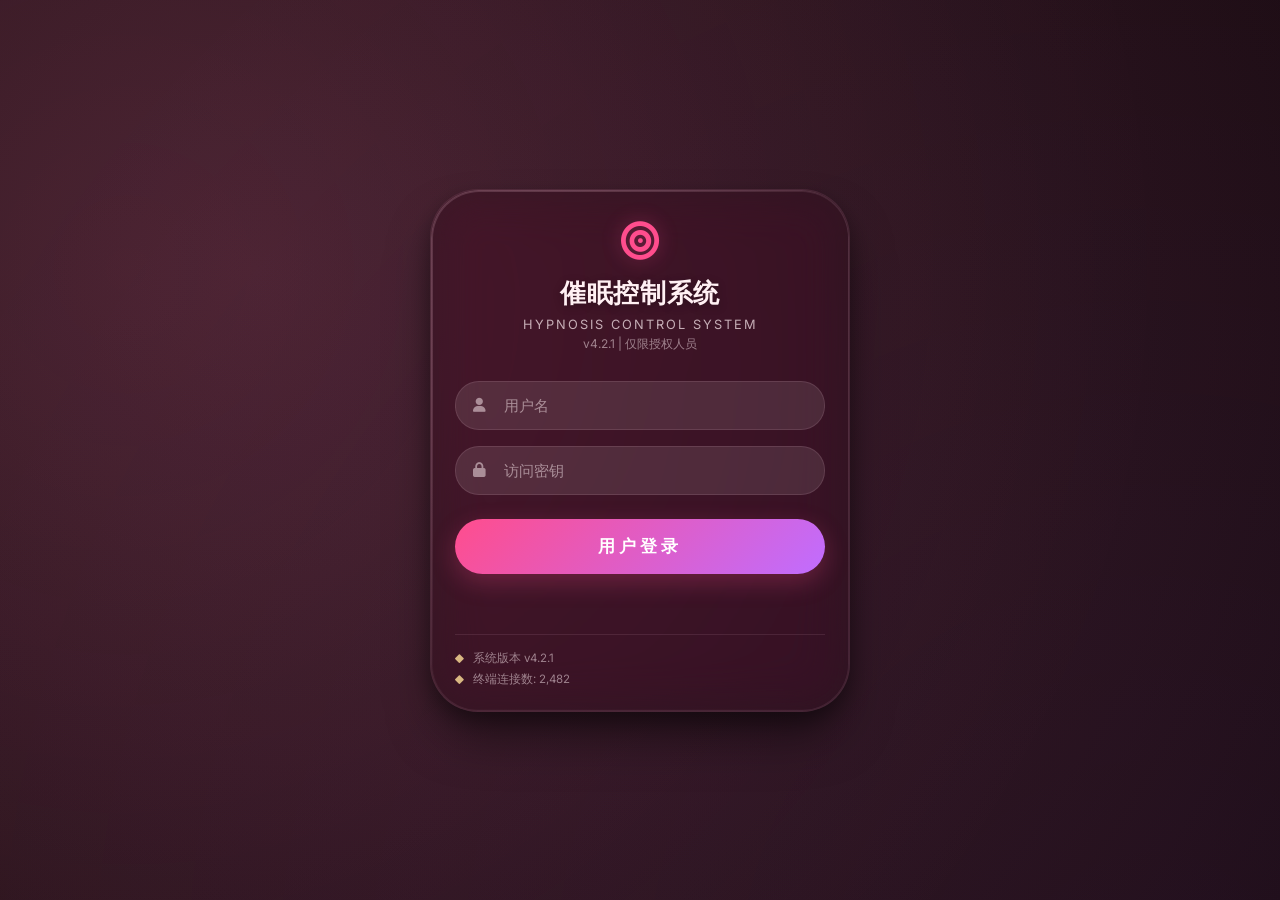
==== index.html @ dec5ac25 "1" ====
<!DOCTYPE html>
<html lang="zh">

<head>
  <meta charset="UTF-8">
  <meta name="viewport"
    content="width=device-width, initial-scale=1.0, maximum-scale=1.0, user-scalable=no, viewport-fit=cover">
  <title>催眠控制系统 · HYPNOSIS CONTROL</title>
  <link rel="icon" href="assets/favicon.svg" type="image/svg+xml">

  <!-- Fonts & Icons -->
  <link rel="preconnect" href="https://fonts.googleapis.com">
  <link rel="preconnect" href="https://fonts.gstatic.com" crossorigin>
  <link href="https://fonts.googleapis.com/css2?family=Inter:wght@300;400;500;600;700&display=swap" rel="stylesheet">
  <link rel="stylesheet" href="https://cdnjs.cloudflare.com/ajax/libs/font-awesome/6.5.1/css/all.min.css">

  <!-- Stylesheets -->
  <link rel="stylesheet" href="css/variables.css">
  <link rel="stylesheet" href="css/base.css">
  <link rel="stylesheet" href="css/login.css">
  <link rel="stylesheet" href="css/dashboard.css">
  <link rel="stylesheet" href="css/animation.css">
  <link rel="stylesheet" href="css/responsive.css">
</head>

<body data-active-page="login">

  <!-- ==================== Page 1: Login ==================== -->
  <section id="page-login" class="page-section">
    <div class="login-card" id="login-card">
      <!-- Header -->
      <div class="login-header">
        <div class="login-icon" id="login-icon">
          <i class="fa-solid fa-bullseye"></i>
        </div>
        <h1 class="login-title">催眠控制系统</h1>
        <p class="login-subtitle">HYPNOSIS CONTROL SYSTEM</p>
        <p class="login-version">v4.2.1 | 仅限授权人员</p>
      </div>

      <!-- Form -->
      <form id="login-form" autocomplete="off">
        <div class="input-group">
          <i class="fa-solid fa-user input-icon"></i>
          <input type="text" id="input-username" class="login-input" placeholder="用户名" autocomplete="off">
        </div>
        <div class="input-group">
          <i class="fa-solid fa-lock input-icon"></i>
          <input type="password" id="input-password" class="login-input" placeholder="访问密钥" autocomplete="off">
        </div>
        <button type="submit" class="login-button" id="login-button">
          <span>用户登录</span>
        </button>
      </form>

      <!-- Error -->
      <div class="login-error" id="login-error" role="alert" aria-live="polite"></div>

      <!-- Footer -->
      <div class="login-footer">
        <div class="footer-divider"></div>
        <div class="footer-info">
          <span><i class="fa-solid fa-diamond footer-icon"></i> 系统版本 v4.2.1</span>
          <span><i class="fa-solid fa-diamond footer-icon"></i> 终端连接数: <span id="terminal-count">2,847</span></span>
        </div>
      </div>
    </div>
  </section>

  <!-- ==================== Page 2: Dashboard ==================== -->
  <section id="page-dashboard" class="page-section">
    <div class="dashboard-container">
      <!-- Header Bar -->
      <div class="dashboard-header">
        <div class="dashboard-title">
          <i class="fa-solid fa-bullseye"></i>
          <span>催眠控制系统</span>
        </div>
        <div class="dashboard-user">
          <span class="header-username" id="header-username"></span>
          <button class="logout-button" id="logout-button">
            <i class="fa-solid fa-right-from-bracket"></i>
            <span>退出</span>
          </button>
        </div>
      </div>

      <!-- User Info Card -->
      <div class="user-info-card">
        <div class="user-info-top">
          <div class="user-avatar">
            <i class="fa-solid fa-user"></i>
          </div>
          <div class="user-details">
            <h2 class="user-name" id="user-name"></h2>
            <div class="user-level-row">
              <span class="level-text" id="level-text"></span>
              <span class="tier-badge" id="tier-badge"></span>
            </div>
          </div>
          <div class="status-dot active" id="status-dot"></div>
        </div>
        <div class="usage-section">
          <div class="usage-label">
            <span>本月使用</span>
            <span class="usage-count" id="usage-count"></span>
          </div>
          <div class="progress-bar-track">
            <div class="progress-bar-fill" id="progress-bar-fill"></div>
          </div>
        </div>
      </div>

      <!-- Mode Selector -->
      <div class="mode-section">
        <div class="mode-header">
          <h3 class="mode-title"><i class="fa-solid fa-layer-group"></i> 控制模式</h3>
          <button class="mode-detail-btn" id="mode-detail-btn">
            <i class="fa-solid fa-circle-info"></i>
            <span>查看详细说明</span>
          </button>
        </div>
        <div class="mode-grid" id="mode-grid">
          <button class="mode-card active" data-mode="hypnosis">
            <i class="fa-solid fa-hurricane"></i>
            <span>催眠</span>
          </button>
          <button class="mode-card" data-mode="arousal">
            <i class="fa-solid fa-heart-pulse"></i>
            <span>发情</span>
          </button>
          <button class="mode-card" data-mode="restraint">
            <i class="fa-solid fa-link"></i>
            <span>拘束</span>
          </button>
          <button class="mode-card" data-mode="mindRewrite">
            <i class="fa-solid fa-brain"></i>
            <span>常识改变</span>
          </button>
        </div>
      </div>

      <!-- Mode Detail Modal -->
      <div class="modal-overlay" id="mode-modal">
        <div class="modal-card">
          <div class="modal-header">
            <h3 class="modal-title"><i class="fa-solid fa-book-open"></i> 模式详细说明</h3>
            <button class="modal-close" id="modal-close">
              <i class="fa-solid fa-xmark"></i>
            </button>
          </div>
          <div class="modal-body" id="modal-body"></div>
        </div>
      </div>

      <!-- Settings Grid -->
      <div class="settings-grid" id="settings-grid">
        <!-- Delay -->
        <div class="setting-card">
          <div class="setting-card-header">
            <div class="setting-icon"><i class="fa-solid fa-hourglass-half"></i></div>
            <button class="setting-detail-btn" data-setting="delay" title="查看详细说明">
              <i class="fa-solid fa-circle-info"></i>
            </button>
          </div>
          <div class="setting-info">
            <h3 class="setting-label">催眠诱导延迟</h3>
            <p class="setting-desc">催眠序列启动前的等待时间</p>
          </div>
          <div class="slider-group">
            <input type="range" class="setting-slider" id="slider-delay" min="1" max="10" value="3" step="1">
            <span class="slider-value" id="value-delay">3秒</span>
          </div>
        </div>

        <!-- Intensity -->
        <div class="setting-card">
          <div class="setting-card-header">
            <div class="setting-icon"><i class="fa-solid fa-bolt"></i></div>
            <button class="setting-detail-btn" data-setting="intensity" title="查看详细说明">
              <i class="fa-solid fa-circle-info"></i>
            </button>
          </div>
          <div class="setting-info">
            <h3 class="setting-label">暗示强度</h3>
            <p class="setting-desc">催眠暗示波的作用力度</p>
          </div>
          <div class="slider-group">
            <input type="range" class="setting-slider" id="slider-intensity" min="1" max="10" value="5" step="1">
            <span class="slider-value" id="value-intensity">5/10</span>
          </div>
        </div>

        <!-- Obedience Depth -->
        <div class="setting-card">
          <div class="setting-card-header">
            <div class="setting-icon"><i class="fa-solid fa-hurricane"></i></div>
            <button class="setting-detail-btn" data-setting="obedienceDepth" title="查看详细说明">
              <i class="fa-solid fa-circle-info"></i>
            </button>
          </div>
          <div class="setting-info">
            <h3 class="setting-label">服从深度</h3>
            <p class="setting-desc">目标精神顺从的程度等级</p>
          </div>
          <div class="slider-group">
            <input type="range" class="setting-slider" id="slider-obedienceDepth" min="1" max="5" value="3" step="1">
            <span class="slider-value" id="value-obedienceDepth">深层</span>
          </div>
        </div>

        <!-- Sensitivity -->
        <div class="setting-card">
          <div class="setting-card-header">
            <div class="setting-icon"><i class="fa-solid fa-star-half-stroke"></i></div>
            <button class="setting-detail-btn" data-setting="sensitivity" title="查看详细说明">
              <i class="fa-solid fa-circle-info"></i>
            </button>
          </div>
          <div class="setting-info">
            <h3 class="setting-label">暗示敏感度</h3>
            <p class="setting-desc">对象的接受性增幅系数</p>
          </div>
          <div class="slider-group">
            <input type="range" class="setting-slider" id="slider-sensitivity" min="1" max="100" value="50" step="1">
            <span class="slider-value" id="value-sensitivity">50%</span>
          </div>
        </div>

        <!-- Resistance -->
        <div class="setting-card setting-card-full">
          <div class="setting-card-header">
            <div class="setting-icon"><i class="fa-solid fa-shield-halved"></i></div>
            <button class="setting-detail-btn" data-setting="resistance" title="查看详细说明">
              <i class="fa-solid fa-circle-info"></i>
            </button>
          </div>
          <div class="setting-info">
            <h3 class="setting-label">抵抗抑制</h3>
            <p class="setting-desc">精神抵抗力的抑制程度</p>
          </div>
          <div class="slider-group">
            <input type="range" class="setting-slider" id="slider-resistance" min="0" max="100" value="30" step="1">
            <span class="slider-value" id="value-resistance">30%</span>
          </div>
        </div>
      </div>

      <!-- Start Button -->
      <div class="start-section">
        <button class="start-button" id="start-button">
          <i class="fa-solid fa-bullseye"></i>
          <span>开 始 催 眠</span>
        </button>
        <p class="usage-warning" id="usage-warning"></p>
      </div>

      <!-- Setting Detail Modal -->
      <div class="modal-overlay" id="setting-modal">
        <div class="modal-card">
          <div class="modal-header">
            <h3 class="modal-title" id="setting-modal-title">
              <i class="fa-solid fa-circle-info"></i>
              <span>参数说明</span>
            </h3>
            <button class="modal-close" id="setting-modal-close">
              <i class="fa-solid fa-xmark"></i>
            </button>
          </div>
          <div class="modal-body" id="setting-modal-body"></div>
        </div>
      </div>
    </div>
  </section>

  <!-- ==================== Page 3: Animation ==================== -->
  <section id="page-animation" class="page-section">
    <div class="animation-container" id="animation-container">
      <!-- Blackout Phase -->
      <div class="blackout-overlay" id="blackout-overlay">
        <span class="blackout-text" id="blackout-text"></span>
      </div>

      <!-- Spiral -->
      <div class="spiral" id="spiral"></div>

      <!-- Vignette -->
      <div class="vignette"></div>

      <!-- Heart -->
      <div class="heart" id="heart"></div>

      <!-- Particles Container -->
      <div class="particles" id="particles"></div>

      <!-- Hue Shift Overlay -->
      <div class="hue-overlay" id="hue-overlay"></div>

      <!-- Exit Button -->
      <button class="exit-button" id="exit-button" title="退出">
        <i class="fa-solid fa-xmark"></i>
      </button>
    </div>
  </section>

  <!-- Scripts (load order matters: config -> utils -> auth -> dashboard -> animation -> app) -->
  <script src="js/config.js"></script>
  <script src="js/utils.js"></script>
  <script src="js/auth.js"></script>
  <script src="js/dashboard.js"></script>
  <script src="js/animation.js"></script>
  <script src="js/app.js"></script>
</body>

</html>
---- css/variables.css ----
/* ===== CSS Custom Properties ===== */
:root {
  /* ---- Background ---- */
  --bg-primary: #180b10;
  --bg-gradient: radial-gradient(circle at 20% 30%, #3f1e2b, #180b10);
  --bg-halo-1: rgba(255, 120, 160, 0.08);
  --bg-halo-2: rgba(210, 100, 255, 0.06);
  --bg-surface: rgba(40, 18, 28, 0.45);
  --bg-surface-hover: rgba(255, 200, 220, 0.06);
  --bg-surface-active: rgba(255, 200, 220, 0.1);

  /* ---- Borders ---- */
  --border: rgba(255, 200, 220, 0.1);
  --border-hover: rgba(255, 200, 220, 0.2);

  /* ---- Text ---- */
  --text-primary: #fff0f3;
  --text-secondary: rgba(255, 240, 243, 0.7);
  --text-muted: rgba(255, 240, 243, 0.5);

  /* ---- Accent Colors ---- */
  --accent-pink: #ff4d8d;
  --accent-rose: #e8364f;
  --accent-purple: #c06dff;
  --accent-warm: #d9b882;
  --accent-soft: #ffb3c6;
  --accent-cyan: #06d6a0;
  --danger: #ff4444;

  /* ---- Glows ---- */
  --glow-pink: 0 0 20px rgba(255, 77, 141, 0.3);
  --glow-rose: 0 0 20px rgba(232, 54, 79, 0.3);
  --glow-purple: 0 0 20px rgba(192, 109, 255, 0.3);

  /* ---- Spacing ---- */
  --radius-card: 48px;
  --radius-inner: 24px;
  --radius-pill: 60px;
  --padding-card: 28px 24px 24px;
  --padding-input: 14px 18px 14px 48px;

  /* ---- Typography ---- */
  --font-family: "Inter", system-ui, -apple-system, sans-serif;
  --font-mono: "Inter", monospace;

  /* ---- Shadows ---- */
  --shadow-card: 0 30px 50px -10px rgba(0, 0, 0, 0.5),
    0 0 0 1px rgba(255, 200, 220, 0.08) inset,
    0 8px 20px rgba(0, 0, 0, 0.3);
  --shadow-card-hover: 0 35px 60px -8px rgba(0, 0, 0, 0.6),
    0 0 0 1px rgba(255, 200, 220, 0.15) inset;

  /* ---- Animation Speed (controlled by JS) ---- */
  --rotation-speed: 5s;
  --heartbeat-speed: 1.2s;
  --particle-count: 15;

  /* ---- Glassmorphism ---- */
  --blur: blur(25px) saturate(180%);

  /* ---- Tier Colors ---- */
  --tier-trial: #888;
  --tier-basic: #4caf50;
  --tier-standard: #00bcd4;
  --tier-advanced: #2196f3;
  --tier-professional: #9c27b0;
  --tier-expert: #e91e8f;
  --tier-master: #d9b882;
}
---- css/base.css ----
/* ===== Reset & Global Styles ===== */
*,
*::before,
*::after {
  margin: 0;
  padding: 0;
  box-sizing: border-box;
}

html {
  font-size: 16px;
  -webkit-text-size-adjust: 100%;
}

body {
  min-height: 100vh;
  background: var(--bg-gradient);
  font-family: var(--font-family);
  color: var(--text-primary);
  display: flex;
  align-items: center;
  justify-content: center;
  padding: 20px;
  position: relative;
  overflow-x: hidden;
}

/* ---- Background Halos ---- */
body::before {
  content: "";
  position: fixed;
  width: 200%;
  height: 200%;
  top: -50%;
  left: -50%;
  background:
    radial-gradient(circle at 30% 40%, var(--bg-halo-1) 0%, transparent 50%),
    radial-gradient(circle at 70% 80%, var(--bg-halo-2) 0%, transparent 60%);
  pointer-events: none;
  z-index: 0;
}

/* ---- Page Routing ---- */
.page-section {
  display: none;
  width: 100%;
  max-width: 100%;
  position: relative;
  z-index: 10;
}

body[data-active-page="login"] #page-login,
body[data-active-page="dashboard"] #page-dashboard,
body[data-active-page="animation"] #page-animation {
  display: flex;
  align-items: center;
  justify-content: center;
}

body[data-active-page="animation"] {
  padding: 0;
  overflow: hidden;
}

/* ---- Page Transition ---- */
.page-section {
  opacity: 0;
  transition: opacity 0.3s ease;
}

body[data-active-page="login"] #page-login,
body[data-active-page="dashboard"] #page-dashboard,
body[data-active-page="animation"] #page-animation {
  opacity: 1;
}

/* ---- Scrollbar ---- */
::-webkit-scrollbar {
  width: 4px;
  height: 3px;
}

::-webkit-scrollbar-thumb {
  background: rgba(255, 200, 220, 0.25);
  border-radius: 10px;
}

::-webkit-scrollbar-track {
  background: transparent;
}

/* ---- Selection ---- */
::selection {
  background: rgba(255, 77, 141, 0.3);
  color: var(--text-primary);
}

/* ---- Utility ---- */
.visually-hidden {
  position: absolute;
  width: 1px;
  height: 1px;
  overflow: hidden;
  clip: rect(0, 0, 0, 0);
  white-space: nowrap;
}

/* ---- Shared Keyframes ---- */
@keyframes card-float {
  0% { transform: translateY(0px); }
  50% { transform: translateY(-6px); }
  100% { transform: translateY(0px); }
}

@keyframes fade-in {
  from { opacity: 0; }
  to { opacity: 1; }
}
---- css/login.css ----
/* ===== Login Page Styles ===== */

/* ---- Login Card ---- */
.login-card {
  position: relative;
  z-index: 10;
  max-width: 420px;
  width: 100%;
  background: var(--bg-surface);
  backdrop-filter: var(--blur);
  -webkit-backdrop-filter: var(--blur);
  border-radius: var(--radius-card);
  padding: var(--padding-card);
  box-shadow: var(--shadow-card);
  border: 1px solid var(--border);
  color: var(--text-primary);
  transition: all 0.3s cubic-bezier(0.25, 0.46, 0.45, 0.94);
  animation: card-float 6s infinite ease-in-out;
}

.login-card:hover {
  box-shadow: var(--shadow-card-hover);
}

/* Inner glow border (mask technique from reference) */
.login-card::after {
  content: "";
  position: absolute;
  top: 0;
  left: 0;
  right: 0;
  bottom: 0;
  border-radius: var(--radius-card);
  padding: 1.5px;
  background: radial-gradient(
    circle at 30% 20%,
    rgba(255, 200, 220, 0.25),
    rgba(255, 200, 220, 0.02) 80%
  );
  mask: linear-gradient(#fff 0 0) content-box, linear-gradient(#fff 0 0);
  -webkit-mask: linear-gradient(#fff 0 0) content-box, linear-gradient(#fff 0 0);
  -webkit-mask-composite: xor;
  mask-composite: exclude;
  pointer-events: none;
}

/* ---- Header ---- */
.login-header {
  text-align: center;
  margin-bottom: 28px;
}

.login-icon {
  font-size: 2.4rem;
  color: var(--accent-pink);
  margin-bottom: 12px;
  animation: icon-pulse 3s infinite ease-in-out;
  text-shadow: var(--glow-pink);
}

@keyframes icon-pulse {
  0%, 100% { opacity: 0.8; transform: scale(1); }
  50% { opacity: 1; transform: scale(1.05); text-shadow: 0 0 30px rgba(255, 77, 141, 0.5); }
}

.login-title {
  font-size: 1.6rem;
  font-weight: 700;
  letter-spacing: 0.02em;
  margin-bottom: 6px;
  text-shadow: 0 2px 8px rgba(0, 0, 0, 0.3);
}

.login-subtitle {
  font-size: 0.8rem;
  font-weight: 400;
  letter-spacing: 2px;
  color: var(--text-secondary);
  text-transform: uppercase;
  margin-bottom: 4px;
}

.login-version {
  font-size: 0.75rem;
  color: var(--text-muted);
}

/* ---- Input Group ---- */
.input-group {
  position: relative;
  margin-bottom: 16px;
}

.input-icon {
  position: absolute;
  left: 18px;
  top: 50%;
  transform: translateY(-50%);
  font-size: 0.9rem;
  color: var(--text-muted);
  pointer-events: none;
  transition: color 0.3s ease;
  z-index: 1;
}

.login-input {
  width: 100%;
  padding: var(--padding-input);
  background: rgba(255, 255, 255, 0.1);
  border: 1px solid rgba(255, 200, 220, 0.12);
  border-radius: var(--radius-inner);
  color: var(--text-primary);
  font-family: var(--font-family);
  font-size: 0.95rem;
  outline: none;
  transition: all 0.3s ease;
}

.login-input::placeholder {
  color: var(--text-muted);
}

.login-input:focus {
  background: rgba(255, 255, 255, 0.09);
  border-color: var(--accent-pink);
  box-shadow: 0 2px 12px rgba(255, 77, 141, 0.15);
}

.login-input:focus + .input-icon,
.input-group:focus-within .input-icon {
  color: var(--accent-pink);
}

/* ---- Login Button ---- */
.login-button {
  width: 100%;
  padding: 16px;
  margin-top: 8px;
  background: linear-gradient(135deg, var(--accent-pink), var(--accent-purple));
  border: none;
  border-radius: var(--radius-pill);
  color: #fff;
  font-family: var(--font-family);
  font-size: 1.05rem;
  font-weight: 600;
  letter-spacing: 4px;
  cursor: pointer;
  transition: all 0.3s ease;
  box-shadow: 0 8px 24px rgba(255, 77, 141, 0.25);
}

.login-button:hover {
  box-shadow: 0 12px 32px rgba(255, 77, 141, 0.4);
  transform: translateY(-1px);
}

.login-button:active {
  transform: scale(0.98);
  box-shadow: 0 4px 16px rgba(255, 77, 141, 0.2);
}

/* ---- Error Message ---- */
.login-error {
  text-align: center;
  margin-top: 16px;
  font-size: 0.85rem;
  color: var(--danger);
  min-height: 20px;
  opacity: 0;
  transition: opacity 0.3s ease;
}

.login-error.visible {
  opacity: 1;
  animation: error-fade-in 0.3s ease;
}

@keyframes error-fade-in {
  from { opacity: 0; transform: translateY(-4px); }
  to { opacity: 1; transform: translateY(0); }
}

/* ---- Shake Animation ---- */
@keyframes shake {
  0%, 100% { transform: translateX(0); }
  10%, 30%, 50%, 70%, 90% { transform: translateX(-6px); }
  20%, 40%, 60%, 80% { transform: translateX(6px); }
}

.login-card.shake {
  animation: shake 0.5s ease;
}

/* ---- Footer ---- */
.login-footer {
  margin-top: 24px;
}

.footer-divider {
  height: 1px;
  background: var(--border);
  margin-bottom: 16px;
}

.footer-info {
  display: flex;
  flex-direction: column;
  gap: 6px;
  font-size: 0.72rem;
  color: var(--text-muted);
}

.footer-icon {
  font-size: 0.55rem;
  margin-right: 6px;
  color: var(--accent-warm);
}
---- css/dashboard.css ----
/* ===== Dashboard Page Styles ===== */

/* ---- Container ---- */
.dashboard-container {
  position: relative;
  z-index: 10;
  max-width: 680px;
  width: 100%;
  background: var(--bg-surface);
  backdrop-filter: var(--blur);
  -webkit-backdrop-filter: var(--blur);
  border-radius: var(--radius-card);
  padding: 24px;
  box-shadow: var(--shadow-card);
  border: 1px solid var(--border);
  animation: card-float 6s infinite ease-in-out;
}

/* Inner glow */
.dashboard-container::after {
  content: "";
  position: absolute;
  top: 0; left: 0; right: 0; bottom: 0;
  border-radius: var(--radius-card);
  padding: 1.5px;
  background: radial-gradient(
    circle at 30% 20%,
    rgba(255, 200, 220, 0.2),
    rgba(255, 200, 220, 0.02) 80%
  );
  mask: linear-gradient(#fff 0 0) content-box, linear-gradient(#fff 0 0);
  -webkit-mask: linear-gradient(#fff 0 0) content-box, linear-gradient(#fff 0 0);
  -webkit-mask-composite: xor;
  mask-composite: exclude;
  pointer-events: none;
}

/* ---- Header Bar ---- */
.dashboard-header {
  display: flex;
  justify-content: space-between;
  align-items: center;
  margin-bottom: 20px;
  padding-bottom: 16px;
  border-bottom: 1px solid var(--border);
}

.dashboard-title {
  display: flex;
  align-items: center;
  gap: 8px;
  font-weight: 600;
  font-size: 1.1rem;
}

.dashboard-title i {
  color: var(--accent-pink);
  font-size: 1rem;
}

.dashboard-user {
  display: flex;
  align-items: center;
  gap: 12px;
}

.header-username {
  font-size: 0.85rem;
  color: var(--text-secondary);
}

.logout-button {
  display: flex;
  align-items: center;
  gap: 6px;
  padding: 8px 14px;
  background: rgba(255, 255, 255, 0.06);
  border: 1px solid var(--border);
  border-radius: var(--radius-inner);
  color: var(--text-secondary);
  font-family: var(--font-family);
  font-size: 0.8rem;
  cursor: pointer;
  transition: all 0.2s ease;
}

.logout-button:hover {
  background: var(--bg-surface-hover);
  border-color: var(--border-hover);
  color: var(--text-primary);
}

/* ---- User Info Card ---- */
.user-info-card {
  background: rgba(255, 255, 255, 0.04);
  border: 0.5px solid rgba(255, 255, 255, 0.06);
  border-radius: var(--radius-inner);
  padding: 20px;
  margin-bottom: 20px;
  backdrop-filter: blur(5px);
  -webkit-backdrop-filter: blur(5px);
}

.user-info-top {
  display: flex;
  align-items: center;
  gap: 14px;
  margin-bottom: 16px;
}

.user-avatar {
  width: 48px;
  height: 48px;
  border-radius: 50%;
  background: linear-gradient(135deg, var(--accent-pink), var(--accent-purple));
  display: flex;
  align-items: center;
  justify-content: center;
  font-size: 1.2rem;
  flex-shrink: 0;
  box-shadow: 0 4px 12px rgba(255, 77, 141, 0.25);
}

.user-details {
  flex: 1;
  min-width: 0;
}

.user-name {
  font-size: 1.15rem;
  font-weight: 600;
  margin-bottom: 4px;
  overflow: hidden;
  text-overflow: ellipsis;
  white-space: nowrap;
}

.user-level-row {
  display: flex;
  align-items: center;
  gap: 10px;
}

.level-text {
  font-size: 0.85rem;
  color: var(--text-secondary);
}

.tier-badge {
  background: linear-gradient(135deg, var(--accent-warm), #f3e5c9);
  padding: 4px 12px;
  border-radius: var(--radius-pill);
  font-size: 0.7rem;
  font-weight: 700;
  color: #0e1a26;
  letter-spacing: 0.5px;
  box-shadow: 0 4px 10px rgba(0, 0, 0, 0.2), 0 0 0 1px rgba(255, 215, 150, 0.3) inset;
  border: 0.5px solid rgba(255, 245, 200, 0.7);
  text-transform: uppercase;
}

.status-dot {
  width: 10px;
  height: 10px;
  border-radius: 50%;
  flex-shrink: 0;
}

.status-dot.active {
  background: var(--accent-cyan);
  box-shadow: 0 0 8px rgba(6, 214, 160, 0.5);
}

.status-dot.limited {
  background: var(--danger);
  box-shadow: 0 0 8px rgba(255, 68, 68, 0.5);
}

/* ---- Usage Section ---- */
.usage-section {
  margin-top: 4px;
}

.usage-label {
  display: flex;
  justify-content: space-between;
  font-size: 0.8rem;
  color: var(--text-secondary);
  margin-bottom: 8px;
}

.usage-count {
  font-weight: 600;
  font-variant-numeric: tabular-nums;
}

.progress-bar-track {
  width: 100%;
  height: 6px;
  background: rgba(255, 255, 255, 0.08);
  border-radius: 3px;
  overflow: hidden;
}

.progress-bar-fill {
  height: 100%;
  border-radius: 3px;
  background: linear-gradient(90deg, var(--accent-cyan), var(--accent-cyan));
  transition: width 0.5s ease, background 0.5s ease;
}

.progress-bar-fill.warning {
  background: linear-gradient(90deg, #f59e0b, #ef4444);
}

.progress-bar-fill.danger {
  background: linear-gradient(90deg, var(--danger), #cc0000);
}

/* ---- Mode Selector ---- */
.mode-section {
  margin-bottom: 20px;
}

.mode-header {
  display: flex;
  justify-content: space-between;
  align-items: center;
  margin-bottom: 12px;
}

.mode-title {
  font-size: 0.9rem;
  font-weight: 600;
  display: flex;
  align-items: center;
  gap: 8px;
}

.mode-title i {
  color: var(--accent-soft);
  font-size: 0.85rem;
}

.mode-detail-btn {
  display: flex;
  align-items: center;
  gap: 6px;
  padding: 6px 12px;
  background: rgba(255, 255, 255, 0.05);
  border: 1px solid var(--border);
  border-radius: 16px;
  color: var(--text-muted);
  font-family: var(--font-family);
  font-size: 0.72rem;
  cursor: pointer;
  transition: all 0.2s ease;
}

.mode-detail-btn:hover {
  background: var(--bg-surface-hover);
  border-color: var(--border-hover);
  color: var(--accent-soft);
}

.mode-detail-btn i {
  font-size: 0.75rem;
}

.mode-grid {
  display: grid;
  grid-template-columns: repeat(4, 1fr);
  gap: 10px;
}

.mode-card {
  display: flex;
  flex-direction: column;
  align-items: center;
  gap: 8px;
  padding: 16px 8px;
  background: rgba(255, 255, 255, 0.04);
  backdrop-filter: blur(5px);
  -webkit-backdrop-filter: blur(5px);
  border: 1px solid rgba(255, 255, 255, 0.06);
  border-radius: var(--radius-inner);
  color: var(--text-secondary);
  font-family: var(--font-family);
  font-size: 0.8rem;
  font-weight: 500;
  cursor: pointer;
  transition: all 0.25s ease;
}

.mode-card i {
  font-size: 1.3rem;
  transition: all 0.25s ease;
}

.mode-card:hover {
  background: rgba(255, 255, 255, 0.08);
  border-color: rgba(255, 200, 220, 0.15);
  color: var(--text-primary);
}

.mode-card.active {
  background: rgba(255, 77, 141, 0.12);
  border-color: rgba(255, 77, 141, 0.35);
  color: var(--text-primary);
  box-shadow: 0 0 16px rgba(255, 77, 141, 0.15), inset 0 0 12px rgba(255, 77, 141, 0.06);
}

.mode-card.active i {
  color: var(--accent-pink);
  text-shadow: var(--glow-pink);
}

/* ---- Modal ---- */
.modal-overlay {
  display: none;
  position: fixed;
  top: 0; left: 0;
  width: 100vw;
  height: 100vh;
  background: rgba(0, 0, 0, 0.6);
  backdrop-filter: blur(6px);
  -webkit-backdrop-filter: blur(6px);
  z-index: 200;
  align-items: center;
  justify-content: center;
  padding: 20px;
  opacity: 0;
  transition: opacity 0.3s ease;
}

.modal-overlay.visible {
  display: flex;
  opacity: 1;
}

.modal-card {
  max-width: 560px;
  width: 100%;
  max-height: 80vh;
  background: var(--bg-surface);
  backdrop-filter: var(--blur);
  -webkit-backdrop-filter: var(--blur);
  border-radius: 32px;
  border: 1px solid var(--border);
  box-shadow: var(--shadow-card);
  overflow: hidden;
  display: flex;
  flex-direction: column;
  animation: modal-enter 0.3s ease;
}

@keyframes modal-enter {
  from { opacity: 0; transform: translateY(20px) scale(0.97); }
  to { opacity: 1; transform: translateY(0) scale(1); }
}

.modal-header {
  display: flex;
  justify-content: space-between;
  align-items: center;
  padding: 20px 24px;
  border-bottom: 1px solid var(--border);
  flex-shrink: 0;
}

.modal-title {
  font-size: 1rem;
  font-weight: 600;
  display: flex;
  align-items: center;
  gap: 8px;
}

.modal-title i {
  color: var(--accent-pink);
}

.modal-close {
  width: 32px;
  height: 32px;
  border-radius: 50%;
  background: rgba(255, 255, 255, 0.08);
  border: 1px solid var(--border);
  color: var(--text-muted);
  font-size: 0.9rem;
  cursor: pointer;
  display: flex;
  align-items: center;
  justify-content: center;
  transition: all 0.2s ease;
}

.modal-close:hover {
  background: rgba(255, 255, 255, 0.15);
  color: var(--text-primary);
}

.modal-body {
  padding: 20px 24px;
  overflow-y: auto;
  flex: 1;
}

.modal-mode-block {
  margin-bottom: 20px;
  padding-bottom: 20px;
  border-bottom: 1px solid rgba(255, 255, 255, 0.06);
}

.modal-mode-block:last-child {
  margin-bottom: 0;
  padding-bottom: 0;
  border-bottom: none;
}

.modal-mode-name {
  display: flex;
  align-items: center;
  gap: 8px;
  font-size: 0.95rem;
  font-weight: 600;
  margin-bottom: 6px;
}

.modal-mode-name i {
  color: var(--accent-pink);
  font-size: 1rem;
}

.modal-mode-desc {
  font-size: 0.8rem;
  color: var(--text-secondary);
  line-height: 1.5;
  margin-bottom: 10px;
}

.modal-mode-details {
  list-style: none;
  padding: 0;
}

.modal-mode-details li {
  font-size: 0.75rem;
  color: var(--text-muted);
  line-height: 1.6;
  padding-left: 16px;
  position: relative;
  margin-bottom: 4px;
}

.modal-mode-details li::before {
  content: '';
  position: absolute;
  left: 0;
  top: 8px;
  width: 5px;
  height: 5px;
  border-radius: 50%;
  background: var(--accent-pink);
  opacity: 0.6;
}

/* ---- Settings Grid ---- */
.settings-grid {
  display: grid;
  grid-template-columns: 1fr 1fr;
  gap: 14px;
  margin-bottom: 20px;
}

.setting-card {
  background: rgba(255, 255, 255, 0.04);
  backdrop-filter: blur(5px);
  -webkit-backdrop-filter: blur(5px);
  border-radius: var(--radius-inner);
  padding: 18px;
  border: 0.5px solid rgba(255, 255, 255, 0.05);
  box-shadow: 0 5px 12px rgba(0, 0, 0, 0.15);
  transition: all 0.2s ease;
}

.setting-card:hover {
  background: rgba(255, 255, 255, 0.07);
  border-color: rgba(255, 255, 255, 0.1);
}

.setting-card-full {
  grid-column: 1 / -1;
}

.setting-card-header {
  display: flex;
  justify-content: space-between;
  align-items: flex-start;
}

.setting-icon {
  font-size: 1.2rem;
  color: var(--accent-soft);
  margin-bottom: 10px;
  text-shadow: 0 2px 5px rgba(0, 0, 0, 0.3);
}

.setting-detail-btn {
  width: 26px;
  height: 26px;
  border-radius: 50%;
  background: rgba(255, 255, 255, 0.05);
  border: 1px solid rgba(255, 255, 255, 0.08);
  color: var(--text-muted);
  font-size: 0.72rem;
  cursor: pointer;
  display: flex;
  align-items: center;
  justify-content: center;
  transition: all 0.2s ease;
  flex-shrink: 0;
}

.setting-detail-btn:hover {
  background: rgba(255, 77, 141, 0.12);
  border-color: rgba(255, 77, 141, 0.3);
  color: var(--accent-pink);
}

.setting-label {
  font-size: 0.9rem;
  font-weight: 600;
  margin-bottom: 4px;
}

.setting-desc {
  font-size: 0.72rem;
  color: var(--text-muted);
  margin-bottom: 14px;
  line-height: 1.4;
}

/* ---- Slider ---- */
.slider-group {
  display: flex;
  align-items: center;
  gap: 12px;
}

.setting-slider {
  flex: 1;
  -webkit-appearance: none;
  appearance: none;
  height: 4px;
  background: rgba(255, 255, 255, 0.12);
  border-radius: 2px;
  outline: none;
  cursor: pointer;
}

/* WebKit Thumb */
.setting-slider::-webkit-slider-thumb {
  -webkit-appearance: none;
  appearance: none;
  width: 18px;
  height: 18px;
  border-radius: 50%;
  background: linear-gradient(135deg, var(--accent-pink), var(--accent-purple));
  border: 2px solid rgba(255, 255, 255, 0.3);
  box-shadow: 0 2px 8px rgba(255, 77, 141, 0.3);
  cursor: pointer;
  transition: box-shadow 0.2s ease;
}

.setting-slider::-webkit-slider-thumb:hover {
  box-shadow: 0 2px 14px rgba(255, 77, 141, 0.5);
}

/* Firefox Thumb */
.setting-slider::-moz-range-thumb {
  width: 18px;
  height: 18px;
  border-radius: 50%;
  background: linear-gradient(135deg, var(--accent-pink), var(--accent-purple));
  border: 2px solid rgba(255, 255, 255, 0.3);
  box-shadow: 0 2px 8px rgba(255, 77, 141, 0.3);
  cursor: pointer;
}

/* Firefox Track */
.setting-slider::-moz-range-track {
  height: 4px;
  background: rgba(255, 255, 255, 0.12);
  border-radius: 2px;
  border: none;
}

.slider-value {
  min-width: 48px;
  text-align: right;
  font-size: 0.85rem;
  font-weight: 600;
  font-variant-numeric: tabular-nums;
  color: var(--accent-soft);
}

/* ---- Start Button ---- */
.start-section {
  text-align: center;
}

.start-button {
  display: inline-flex;
  align-items: center;
  justify-content: center;
  gap: 10px;
  width: 100%;
  padding: 18px 32px;
  background: linear-gradient(135deg, var(--accent-pink), var(--accent-purple));
  border: none;
  border-radius: var(--radius-pill);
  color: #fff;
  font-family: var(--font-family);
  font-size: 1.1rem;
  font-weight: 700;
  letter-spacing: 6px;
  cursor: pointer;
  transition: all 0.3s ease;
  box-shadow: 0 8px 28px rgba(255, 77, 141, 0.3);
  animation: button-pulse 2.5s infinite ease-in-out;
}

@keyframes button-pulse {
  0%, 100% { box-shadow: 0 8px 28px rgba(255, 77, 141, 0.3); }
  50% { box-shadow: 0 8px 40px rgba(255, 77, 141, 0.5), 0 0 60px rgba(255, 77, 141, 0.15); }
}

.start-button:hover {
  transform: translateY(-2px);
  box-shadow: 0 12px 36px rgba(255, 77, 141, 0.45);
}

.start-button:active {
  transform: scale(0.98);
}

.start-button:disabled {
  background: rgba(255, 255, 255, 0.1);
  color: var(--text-muted);
  cursor: not-allowed;
  box-shadow: none;
  animation: none;
  transform: none;
}

.start-button:disabled:hover {
  transform: none;
  box-shadow: none;
}

/* ---- Usage Warning ---- */
.usage-warning {
  margin-top: 12px;
  font-size: 0.8rem;
  color: var(--danger);
  min-height: 20px;
}
---- css/animation.css ----
/* ===== Hypnosis Animation Page ===== */

/* ---- Container ---- */
.animation-container {
  position: fixed;
  top: 0;
  left: 0;
  width: 100vw;
  height: 100vh;
  background: #000;
  overflow: hidden;
  z-index: 100;
}

/* ---- Blackout Phase ---- */
.blackout-overlay {
  position: absolute;
  top: 0; left: 0;
  width: 100%;
  height: 100%;
  background: #000;
  display: flex;
  align-items: center;
  justify-content: center;
  z-index: 50;
  transition: opacity 0.8s ease;
}

.blackout-overlay.hidden {
  opacity: 0;
  pointer-events: none;
}

.blackout-text {
  font-family: var(--font-family);
  font-size: 1.1rem;
  font-weight: 300;
  color: rgba(255, 240, 243, 0.4);
  letter-spacing: 2px;
  opacity: 0;
  transition: opacity 0.6s ease;
}

.blackout-text.visible {
  opacity: 1;
}

/* ---- Spiral ---- */
.spiral {
  position: absolute;
  top: 50%;
  left: 50%;
  width: 200vmax;
  height: 200vmax;
  transform: translate(-50%, -50%);
  will-change: transform;
  opacity: 0;
  transition: opacity 1s ease;
  z-index: 1;
  background: conic-gradient(
    from 0deg,
    var(--accent-pink) 0deg,
    transparent 20deg,
    var(--accent-purple) 40deg,
    transparent 60deg,
    var(--accent-pink) 80deg,
    transparent 100deg,
    var(--accent-purple) 120deg,
    transparent 140deg,
    var(--accent-pink) 160deg,
    transparent 180deg,
    var(--accent-purple) 200deg,
    transparent 220deg,
    var(--accent-pink) 240deg,
    transparent 260deg,
    var(--accent-purple) 280deg,
    transparent 300deg,
    var(--accent-pink) 320deg,
    transparent 340deg,
    var(--accent-pink) 360deg
  );
  animation:
    spiral-rotate var(--rotation-speed) linear infinite,
    spiral-pulse 8s ease-in-out infinite;
}

.spiral.active {
  opacity: 1;
}

@keyframes spiral-rotate {
  from { transform: translate(-50%, -50%) rotate(0deg); }
  to { transform: translate(-50%, -50%) rotate(360deg); }
}

@keyframes spiral-pulse {
  0%, 100% { scale: 1; }
  50% { scale: 1.05; }
}

/* ---- Vignette (dark edges) ---- */
.vignette {
  position: absolute;
  top: 0; left: 0;
  width: 100%;
  height: 100%;
  background: radial-gradient(
    ellipse at center,
    transparent 30%,
    rgba(0, 0, 0, 0.6) 70%,
    rgba(0, 0, 0, 0.9) 100%
  );
  z-index: 2;
  pointer-events: none;
}

/* ---- Heart ---- */
.heart {
  position: absolute;
  top: 50%;
  left: 50%;
  width: 100px;
  height: 90px;
  transform: translate(-50%, -50%);
  will-change: transform;
  z-index: 3;
  opacity: 0;
  transition: opacity 1s ease;
  filter: drop-shadow(0 0 20px rgba(255, 77, 141, 0.5));
}

.heart.active {
  opacity: 1;
  animation: heartbeat var(--heartbeat-speed) infinite;
}

.heart::before,
.heart::after {
  content: '';
  position: absolute;
  width: 52px;
  height: 80px;
  background: var(--accent-pink);
  border-radius: 52px 52px 0 0;
}

.heart::before {
  left: 50px;
  transform: rotate(-45deg);
  transform-origin: 0 100%;
}

.heart::after {
  left: 0;
  transform: rotate(45deg);
  transform-origin: 100% 100%;
}

@keyframes heartbeat {
  0%   { transform: translate(-50%, -50%) scale(1); }
  15%  { transform: translate(-50%, -50%) scale(1.15); }
  30%  { transform: translate(-50%, -50%) scale(1); }
  45%  { transform: translate(-50%, -50%) scale(1.1); }
  60%  { transform: translate(-50%, -50%) scale(1); }
  100% { transform: translate(-50%, -50%) scale(1); }
}

/* Heart glow synced with heartbeat */
.heart.active::before,
.heart.active::after {
  animation: heart-glow var(--heartbeat-speed) infinite;
}

@keyframes heart-glow {
  0%   { box-shadow: 0 0 10px rgba(255, 77, 141, 0.3); }
  15%  { box-shadow: 0 0 30px rgba(255, 77, 141, 0.6), 0 0 60px rgba(255, 77, 141, 0.2); }
  30%  { box-shadow: 0 0 10px rgba(255, 77, 141, 0.3); }
  45%  { box-shadow: 0 0 25px rgba(255, 77, 141, 0.5); }
  60%  { box-shadow: 0 0 10px rgba(255, 77, 141, 0.3); }
  100% { box-shadow: 0 0 10px rgba(255, 77, 141, 0.3); }
}

/* ---- Particles ---- */
.particles {
  position: absolute;
  top: 0; left: 0;
  width: 100%;
  height: 100%;
  z-index: 4;
  pointer-events: none;
}

.particle {
  position: absolute;
  border-radius: 50%;
  will-change: transform;
  opacity: 0;
  animation: float-particle linear infinite;
}

@keyframes float-particle {
  0% {
    opacity: 0;
    transform: translateY(100vh) translateX(0);
  }
  10% {
    opacity: 0.7;
  }
  90% {
    opacity: 0.7;
  }
  100% {
    opacity: 0;
    transform: translateY(-20vh) translateX(var(--drift-x, 30px));
  }
}

/* ---- Hue Shift Overlay ---- */
.hue-overlay {
  position: absolute;
  top: 0; left: 0;
  width: 100%;
  height: 100%;
  z-index: 5;
  pointer-events: none;
  mix-blend-mode: hue;
  background: transparent;
  opacity: 0;
  transition: opacity 1s ease;
}

.hue-overlay.active {
  opacity: 1;
  animation: hue-shift 30s linear infinite;
}

@keyframes hue-shift {
  from { filter: hue-rotate(0deg); }
  to { filter: hue-rotate(360deg); }
}

/* ---- Exit Button ---- */
.exit-button {
  position: fixed;
  top: 24px;
  right: 24px;
  width: 44px;
  height: 44px;
  border-radius: 50%;
  background: rgba(255, 255, 255, 0.1);
  border: 1px solid rgba(255, 255, 255, 0.15);
  color: rgba(255, 255, 255, 0.5);
  font-size: 1.2rem;
  cursor: pointer;
  z-index: 60;
  display: flex;
  align-items: center;
  justify-content: center;
  transition: all 0.3s ease;
  backdrop-filter: blur(10px);
  -webkit-backdrop-filter: blur(10px);
}

.exit-button:hover {
  background: rgba(255, 255, 255, 0.2);
  color: rgba(255, 255, 255, 0.9);
  border-color: rgba(255, 255, 255, 0.3);
}
---- css/responsive.css ----
/* ===== Responsive Design ===== */

/* ---- Tablet (768px) ---- */
@media (max-width: 768px) {
  .settings-grid {
    grid-template-columns: 1fr;
  }

  .setting-card-full {
    grid-column: 1;
  }

  .mode-grid {
    grid-template-columns: repeat(2, 1fr);
  }

  .dashboard-container {
    border-radius: 36px;
    padding: 20px;
  }

  .login-card {
    border-radius: 36px;
  }

  .heart {
    width: 80px;
    height: 72px;
  }

  .heart::before,
  .heart::after {
    width: 42px;
    height: 64px;
    border-radius: 42px 42px 0 0;
  }

  .heart::before {
    left: 40px;
  }
}

/* ---- Mobile (480px) ---- */
@media (max-width: 480px) {
  body {
    padding: 12px;
  }

  .login-card {
    border-radius: 28px;
    padding: 22px 18px 18px;
  }

  .login-title {
    font-size: 1.35rem;
  }

  .login-icon {
    font-size: 2rem;
  }

  .dashboard-container {
    border-radius: 28px;
    padding: 16px;
  }

  .dashboard-header {
    flex-direction: column;
    gap: 10px;
    align-items: flex-start;
  }

  .dashboard-user {
    width: 100%;
    justify-content: space-between;
  }

  .user-info-card {
    padding: 16px;
  }

  .user-avatar {
    width: 40px;
    height: 40px;
    font-size: 1rem;
  }

  .user-name {
    font-size: 1rem;
  }

  .mode-grid {
    grid-template-columns: repeat(2, 1fr);
    gap: 8px;
  }

  .mode-card {
    padding: 12px 6px;
    font-size: 0.75rem;
  }

  .mode-card i {
    font-size: 1.1rem;
  }

  .modal-card {
    border-radius: 24px;
    max-height: 85vh;
  }

  .modal-header {
    padding: 16px 18px;
  }

  .modal-body {
    padding: 16px 18px;
  }

  .setting-card {
    padding: 14px;
  }

  .setting-label {
    font-size: 0.82rem;
  }

  .start-button {
    padding: 16px 24px;
    font-size: 1rem;
    letter-spacing: 4px;
  }

  .heart {
    width: 70px;
    height: 63px;
  }

  .heart::before,
  .heart::after {
    width: 36px;
    height: 56px;
    border-radius: 36px 36px 0 0;
  }

  .heart::before {
    left: 35px;
  }

  .exit-button {
    top: 16px;
    right: 16px;
  }

  /* Slider thumb larger on touch */
  .setting-slider::-webkit-slider-thumb {
    width: 22px;
    height: 22px;
  }

  .setting-slider::-moz-range-thumb {
    width: 22px;
    height: 22px;
  }
}

/* ---- Small Mobile (375px) ---- */
@media (max-width: 375px) {
  body {
    padding: 8px;
  }

  .login-card {
    border-radius: 24px;
    padding: 18px 14px 14px;
  }

  .login-title {
    font-size: 1.2rem;
  }

  .login-subtitle {
    font-size: 0.7rem;
    letter-spacing: 1px;
  }

  .dashboard-container {
    border-radius: 24px;
    padding: 14px;
  }

  .settings-grid {
    gap: 10px;
  }

  .slider-group {
    gap: 8px;
  }

  .slider-value {
    min-width: 40px;
    font-size: 0.78rem;
  }
}

/* ---- Accessibility: Reduced Motion ---- */
@media (prefers-reduced-motion: reduce) {
  .login-card,
  .dashboard-container {
    animation: none;
  }

  .spiral {
    animation-duration: 30s !important;
  }

  .heart.active {
    animation-duration: 3s !important;
  }

  .particle {
    animation-duration: 20s !important;
  }

  .login-icon {
    animation: none;
  }

  .start-button {
    animation: none;
  }
}
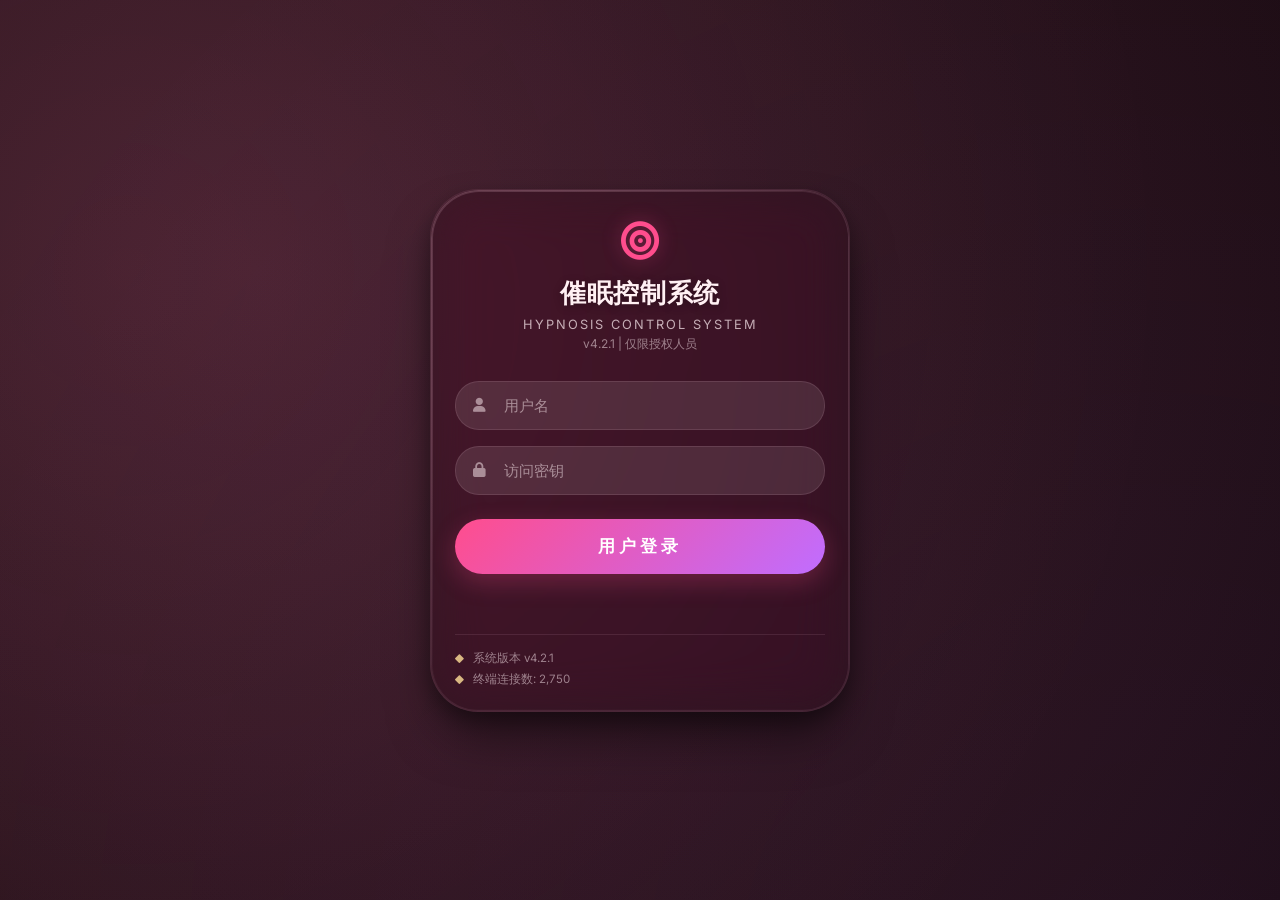
==== commit 99f6fe7f: "feat: rework hypnosis animation and add duration setting - Replace conic-gradient spiral with repeat" ====
--- a/index.html
+++ b/index.html
@@ -173,6 +173,24 @@
           </div>
         </div>
 
+        <!-- Duration -->
+        <div class="setting-card">
+          <div class="setting-card-header">
+            <div class="setting-icon"><i class="fa-solid fa-clock"></i></div>
+            <button class="setting-detail-btn" data-setting="duration" title="查看详细说明">
+              <i class="fa-solid fa-circle-info"></i>
+            </button>
+          </div>
+          <div class="setting-info">
+            <h3 class="setting-label">催眠持续时间</h3>
+            <p class="setting-desc">催眠动画的自动持续时长</p>
+          </div>
+          <div class="slider-group">
+            <input type="range" class="setting-slider" id="slider-duration" min="30" max="300" value="60" step="10">
+            <span class="slider-value" id="value-duration">1分</span>
+          </div>
+        </div>
+
         <!-- Intensity -->
         <div class="setting-card">
           <div class="setting-card-header">
@@ -281,8 +299,10 @@
         <span class="blackout-text" id="blackout-text"></span>
       </div>
 
-      <!-- Spiral -->
-      <div class="spiral" id="spiral"></div>
+      <!-- Spiral (single layer, seamless via @property animation) -->
+      <div class="spiral" id="spiral">
+        <div class="spiral-layer"></div>
+      </div>
 
       <!-- Vignette -->
       <div class="vignette"></div>
--- a/css/animation.css
+++ b/css/animation.css
@@ -45,60 +45,58 @@
   opacity: 1;
 }
 
-/* ---- Spiral ---- */
+/* ---- Concentric Rings (expanding outward from center) ---- */
+
+/* Register custom property so the browser can animate it */
+@property --ring-offset {
+  syntax: '<length>';
+  inherits: false;
+  initial-value: 0px;
+}
+
 .spiral {
+  position: absolute;
+  top: 0; left: 0;
+  width: 100%;
+  height: 100%;
+  z-index: 1;
+  opacity: 0;
+  transition: opacity 1s ease;
+}
+
+.spiral.active {
+  opacity: 1;
+}
+
+.spiral-layer {
   position: absolute;
   top: 50%;
   left: 50%;
-  width: 200vmax;
-  height: 200vmax;
-  transform: translate(-50%, -50%);
-  will-change: transform;
-  opacity: 0;
-  transition: opacity 1s ease;
-  z-index: 1;
-  background: conic-gradient(
-    from 0deg,
-    var(--accent-pink) 0deg,
-    transparent 20deg,
-    var(--accent-purple) 40deg,
-    transparent 60deg,
-    var(--accent-pink) 80deg,
-    transparent 100deg,
-    var(--accent-purple) 120deg,
-    transparent 140deg,
-    var(--accent-pink) 160deg,
-    transparent 180deg,
-    var(--accent-purple) 200deg,
-    transparent 220deg,
-    var(--accent-pink) 240deg,
-    transparent 260deg,
-    var(--accent-purple) 280deg,
-    transparent 300deg,
-    var(--accent-pink) 320deg,
-    transparent 340deg,
-    var(--accent-pink) 360deg
+  width: 300vmax;
+  height: 300vmax;
+  margin-top: -150vmax;
+  margin-left: -150vmax;
+  border-radius: 50%;
+  --ring-offset: 0px;
+  background: repeating-radial-gradient(
+    circle at center,
+    #c040ff var(--ring-offset),
+    #c040ff calc(var(--ring-offset) + 28px),
+    #000000 calc(var(--ring-offset) + 28px),
+    #000000 calc(var(--ring-offset) + 56px)
   );
-  animation:
-    spiral-rotate var(--rotation-speed) linear infinite,
-    spiral-pulse 8s ease-in-out infinite;
-}
-
-.spiral.active {
-  opacity: 1;
-}
-
-@keyframes spiral-rotate {
-  from { transform: translate(-50%, -50%) rotate(0deg); }
-  to { transform: translate(-50%, -50%) rotate(360deg); }
-}
-
-@keyframes spiral-pulse {
-  0%, 100% { scale: 1; }
-  50% { scale: 1.05; }
-}
-
-/* ---- Vignette (dark edges) ---- */
+}
+
+.spiral.active .spiral-layer {
+  animation: ring-expand var(--expand-speed, 3s) linear infinite;
+}
+
+@keyframes ring-expand {
+  from { --ring-offset: 0px; }
+  to   { --ring-offset: 56px; }
+}
+
+/* ---- Vignette (dark edges, tunnel effect) ---- */
 .vignette {
   position: absolute;
   top: 0; left: 0;
@@ -106,27 +104,31 @@
   height: 100%;
   background: radial-gradient(
     ellipse at center,
-    transparent 30%,
-    rgba(0, 0, 0, 0.6) 70%,
-    rgba(0, 0, 0, 0.9) 100%
+    transparent 15%,
+    rgba(0, 0, 0, 0.3) 35%,
+    rgba(0, 0, 0, 0.7) 60%,
+    rgba(0, 0, 0, 0.95) 85%
   );
   z-index: 2;
   pointer-events: none;
 }
 
-/* ---- Heart ---- */
+/* ---- Heart (pink, glowing) ---- */
 .heart {
   position: absolute;
   top: 50%;
   left: 50%;
-  width: 100px;
-  height: 90px;
-  transform: translate(-50%, -50%);
+  width: 120px;
+  height: 108px;
+  transform: translate(-50%, calc(-50% + 10px));
   will-change: transform;
   z-index: 3;
   opacity: 0;
   transition: opacity 1s ease;
-  filter: drop-shadow(0 0 20px rgba(255, 77, 141, 0.5));
+  filter:
+    drop-shadow(0 0 25px rgba(255, 77, 141, 0.8))
+    drop-shadow(0 0 60px rgba(255, 77, 141, 0.4))
+    drop-shadow(0 0 100px rgba(200, 100, 255, 0.25));
 }
 
 .heart.active {
@@ -138,14 +140,14 @@
 .heart::after {
   content: '';
   position: absolute;
-  width: 52px;
-  height: 80px;
+  width: 62px;
+  height: 96px;
   background: var(--accent-pink);
-  border-radius: 52px 52px 0 0;
+  border-radius: 62px 62px 0 0;
 }
 
 .heart::before {
-  left: 50px;
+  left: 60px;
   transform: rotate(-45deg);
   transform-origin: 0 100%;
 }
@@ -157,30 +159,30 @@
 }
 
 @keyframes heartbeat {
-  0%   { transform: translate(-50%, -50%) scale(1); }
-  15%  { transform: translate(-50%, -50%) scale(1.15); }
-  30%  { transform: translate(-50%, -50%) scale(1); }
-  45%  { transform: translate(-50%, -50%) scale(1.1); }
-  60%  { transform: translate(-50%, -50%) scale(1); }
-  100% { transform: translate(-50%, -50%) scale(1); }
-}
-
-/* Heart glow synced with heartbeat */
+  0%   { transform: translate(-50%, calc(-50% + 10px)) scale(1); }
+  14%  { transform: translate(-50%, calc(-50% + 10px)) scale(1.18); }
+  28%  { transform: translate(-50%, calc(-50% + 10px)) scale(1); }
+  42%  { transform: translate(-50%, calc(-50% + 10px)) scale(1.12); }
+  56%  { transform: translate(-50%, calc(-50% + 10px)) scale(1); }
+  100% { transform: translate(-50%, calc(-50% + 10px)) scale(1); }
+}
+
+/* Heart glow pulse synced with heartbeat */
 .heart.active::before,
 .heart.active::after {
   animation: heart-glow var(--heartbeat-speed) infinite;
 }
 
 @keyframes heart-glow {
-  0%   { box-shadow: 0 0 10px rgba(255, 77, 141, 0.3); }
-  15%  { box-shadow: 0 0 30px rgba(255, 77, 141, 0.6), 0 0 60px rgba(255, 77, 141, 0.2); }
-  30%  { box-shadow: 0 0 10px rgba(255, 77, 141, 0.3); }
-  45%  { box-shadow: 0 0 25px rgba(255, 77, 141, 0.5); }
-  60%  { box-shadow: 0 0 10px rgba(255, 77, 141, 0.3); }
-  100% { box-shadow: 0 0 10px rgba(255, 77, 141, 0.3); }
-}
-
-/* ---- Particles ---- */
+  0%   { box-shadow: 0 0 15px rgba(255, 77, 141, 0.4), 0 0 40px rgba(255, 77, 141, 0.15); }
+  14%  { box-shadow: 0 0 40px rgba(255, 77, 141, 0.7), 0 0 80px rgba(255, 77, 141, 0.35), 0 0 120px rgba(200, 100, 255, 0.15); }
+  28%  { box-shadow: 0 0 15px rgba(255, 77, 141, 0.4), 0 0 40px rgba(255, 77, 141, 0.15); }
+  42%  { box-shadow: 0 0 30px rgba(255, 77, 141, 0.6), 0 0 70px rgba(255, 77, 141, 0.3); }
+  56%  { box-shadow: 0 0 15px rgba(255, 77, 141, 0.4), 0 0 40px rgba(255, 77, 141, 0.15); }
+  100% { box-shadow: 0 0 15px rgba(255, 77, 141, 0.4), 0 0 40px rgba(255, 77, 141, 0.15); }
+}
+
+/* ---- Particles (kept for compatibility, not used by default) ---- */
 .particles {
   position: absolute;
   top: 0; left: 0;
@@ -203,19 +205,15 @@
     opacity: 0;
     transform: translateY(100vh) translateX(0);
   }
-  10% {
-    opacity: 0.7;
-  }
-  90% {
-    opacity: 0.7;
-  }
+  10% { opacity: 0.7; }
+  90% { opacity: 0.7; }
   100% {
     opacity: 0;
     transform: translateY(-20vh) translateX(var(--drift-x, 30px));
   }
 }
 
-/* ---- Hue Shift Overlay ---- */
+/* ---- Hue Shift Overlay (kept for compatibility, not used by default) ---- */
 .hue-overlay {
   position: absolute;
   top: 0; left: 0;
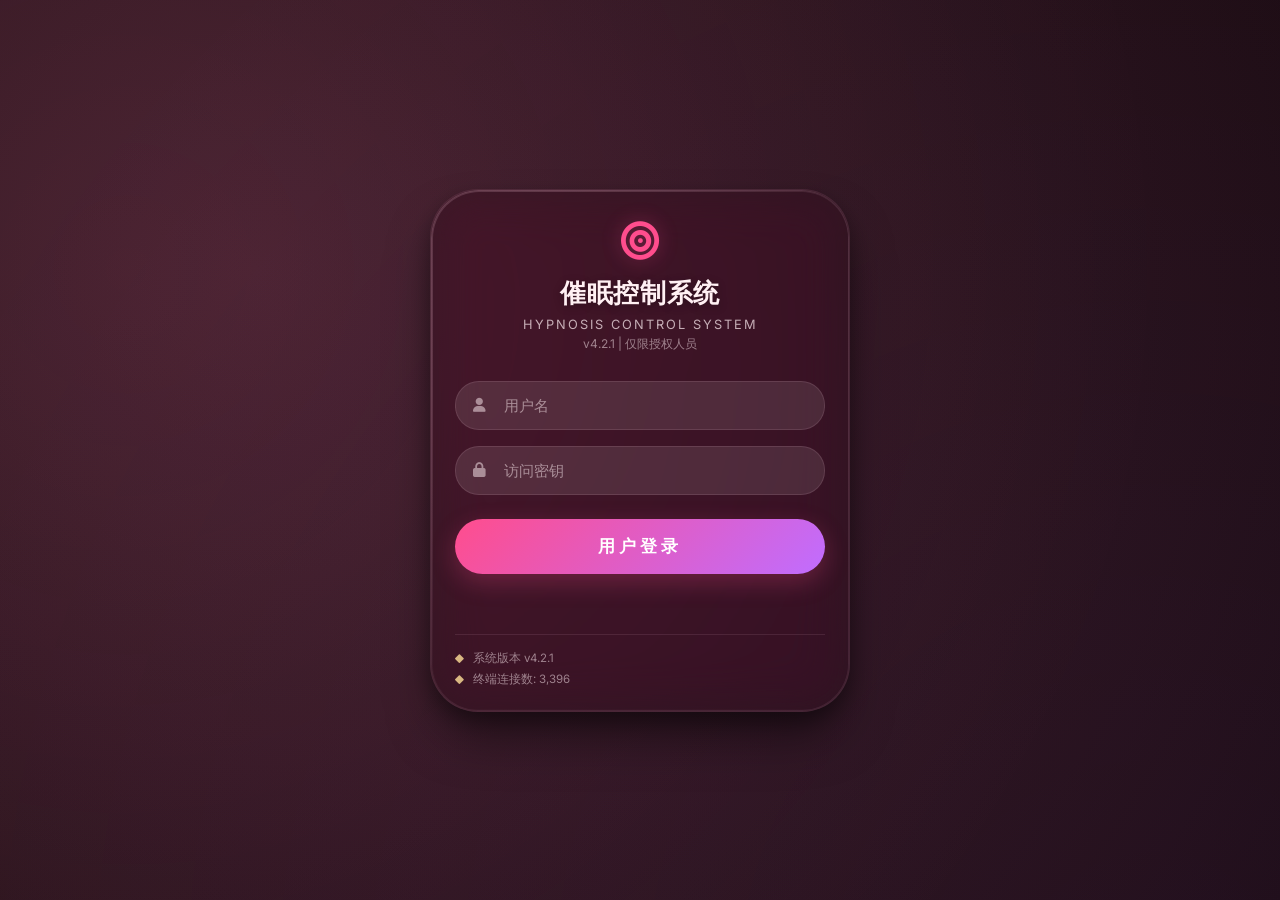
==== commit 003d9cb8: "feat: add tier icons, merge slider layout, remove header username - Add unique icon to each tier bad" ====
--- a/index.html
+++ b/index.html
@@ -77,7 +77,6 @@
           <span>催眠控制系统</span>
         </div>
         <div class="dashboard-user">
-          <span class="header-username" id="header-username"></span>
           <button class="logout-button" id="logout-button">
             <i class="fa-solid fa-right-from-bracket"></i>
             <span>退出</span>
@@ -246,7 +245,7 @@
         </div>
 
         <!-- Resistance -->
-        <div class="setting-card setting-card-full">
+        <div class="setting-card">
           <div class="setting-card-header">
             <div class="setting-icon"><i class="fa-solid fa-shield-halved"></i></div>
             <button class="setting-detail-btn" data-setting="resistance" title="查看详细说明">
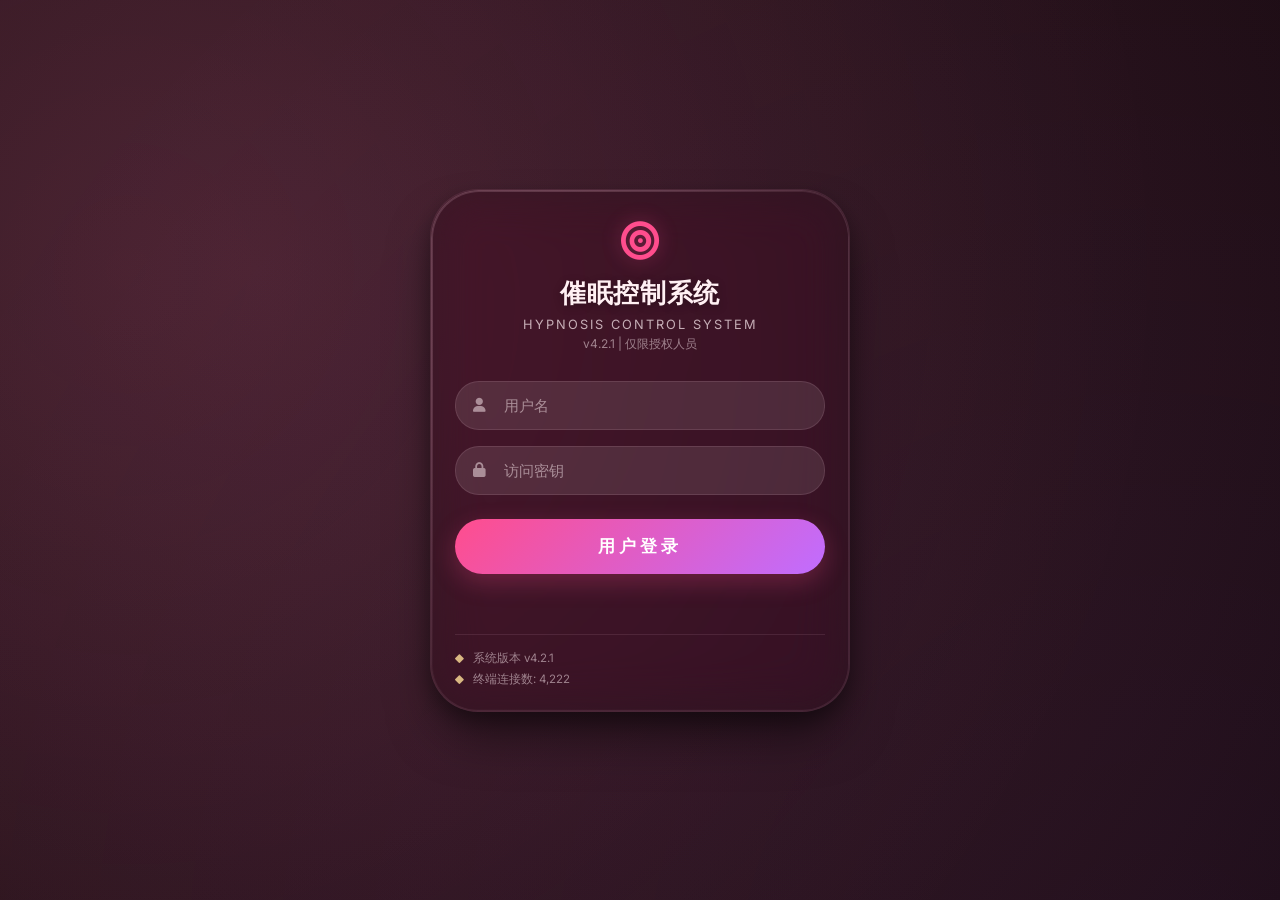
==== commit 9a82e9f7: "feat: mode-specific animations with 4 distinct visual effects - Hypnosis: Archimedean spiral drawn o" ====
--- a/index.html
+++ b/index.html
@@ -298,10 +298,27 @@
         <span class="blackout-text" id="blackout-text"></span>
       </div>
 
-      <!-- Spiral (single layer, seamless via @property animation) -->
+      <!-- Concentric Rings (expanding) -->
       <div class="spiral" id="spiral">
         <div class="spiral-layer"></div>
       </div>
+
+      <!-- Rotating Spiral (Archimedean, canvas) -->
+      <canvas class="spiral-conic" id="spiral-conic"></canvas>
+
+      <!-- Heart Rings (expanding heart outlines for arousal mode) -->
+      <div class="heart-rings" id="heart-rings"></div>
+
+      <!-- Matrix Rain (mind rewrite mode) -->
+      <div class="matrix-rain" id="matrix-rain"></div>
+
+      <!-- Brain Icon (mind rewrite mode) -->
+      <div class="brain-icon" id="brain-icon">
+        <i class="fa-solid fa-brain"></i>
+      </div>
+
+      <!-- Glitch Flash -->
+      <div class="glitch-flash" id="glitch-flash"></div>
 
       <!-- Vignette -->
       <div class="vignette"></div>
--- a/css/login.css
+++ b/css/login.css
@@ -15,7 +15,6 @@
   border: 1px solid var(--border);
   color: var(--text-primary);
   transition: all 0.3s cubic-bezier(0.25, 0.46, 0.45, 0.94);
-  animation: card-float 6s infinite ease-in-out;
 }
 
 .login-card:hover {
--- a/css/dashboard.css
+++ b/css/dashboard.css
@@ -13,7 +13,6 @@
   padding: 24px;
   box-shadow: var(--shadow-card);
   border: 1px solid var(--border);
-  animation: card-float 6s infinite ease-in-out;
 }
 
 /* Inner glow */
--- a/css/animation.css
+++ b/css/animation.css
@@ -94,6 +94,170 @@
 @keyframes ring-expand {
   from { --ring-offset: 0px; }
   to   { --ring-offset: 56px; }
+}
+
+/* ---- Rotating Spiral (Archimedean, canvas-based) ---- */
+.spiral-conic {
+  position: absolute;
+  top: 50%;
+  left: 50%;
+  transform: translate(-50%, -50%);
+  opacity: 0;
+  transition: opacity 1s ease;
+  z-index: 1;
+}
+
+.spiral-conic.active {
+  opacity: 1;
+  animation: spiral-rotate var(--rotation-speed, 5s) linear infinite;
+}
+
+@keyframes spiral-rotate {
+  from { transform: translate(-50%, -50%) rotate(0deg); }
+  to   { transform: translate(-50%, -50%) rotate(360deg); }
+}
+
+/* ---- Heart Rings (expanding heart outlines) ---- */
+.heart-rings {
+  position: absolute;
+  top: 0; left: 0;
+  width: 100%;
+  height: 100%;
+  z-index: 1;
+  pointer-events: none;
+}
+
+.heart-ring {
+  position: absolute;
+  top: 50%;
+  left: 50%;
+  width: 100px;
+  height: 100px;
+  transform: translate(-50%, calc(-50% + 4px)) scale(0);
+  will-change: transform, opacity;
+  animation: heart-ring-expand var(--expand-speed, 2s) linear forwards;
+}
+
+.heart-ring svg {
+  width: 100%;
+  height: 100%;
+}
+
+@keyframes heart-ring-expand {
+  0% {
+    transform: translate(-50%, calc(-50% + 4px)) scale(0);
+    opacity: 1;
+  }
+  60% {
+    opacity: 0.8;
+  }
+  100% {
+    transform: translate(-50%, calc(-50% + 4px)) scale(18);
+    opacity: 0;
+  }
+}
+
+/* ---- Matrix Rain (mind rewrite mode) ---- */
+.matrix-rain {
+  position: absolute;
+  top: 0; left: 0;
+  width: 100%;
+  height: 100%;
+  z-index: 1;
+  overflow: hidden;
+  pointer-events: none;
+  opacity: 0;
+  transition: opacity 1s ease;
+}
+
+.matrix-rain.active {
+  opacity: 1;
+}
+
+.matrix-column {
+  position: absolute;
+  top: 0;
+  display: flex;
+  flex-direction: column;
+  animation: matrix-fall linear infinite;
+  font-family: "MS Gothic", "Yu Gothic", monospace;
+  font-size: 15px;
+  line-height: 1.3;
+  writing-mode: vertical-rl;
+  text-orientation: upright;
+  white-space: nowrap;
+  color: #c040ff;
+  text-shadow: 0 0 8px rgba(192, 64, 255, 0.6);
+}
+
+.matrix-column span {
+  opacity: 0.2;
+  transition: opacity 0.15s, color 0.15s, text-shadow 0.15s;
+}
+
+.matrix-column span.bright {
+  opacity: 1;
+  color: #e8b0ff;
+  text-shadow: 0 0 14px rgba(232, 176, 255, 0.9), 0 0 30px rgba(192, 64, 255, 0.4);
+}
+
+@keyframes matrix-fall {
+  from { transform: translateY(-100%); }
+  to   { transform: translateY(100vh); }
+}
+
+/* ---- Brain Icon (mind rewrite mode) ---- */
+.brain-icon {
+  position: absolute;
+  top: 50%;
+  left: 50%;
+  transform: translate(-50%, -50%);
+  z-index: 3;
+  opacity: 0;
+  transition: opacity 1s ease;
+  font-size: 5rem;
+  color: #c040ff;
+  filter:
+    drop-shadow(0 0 25px rgba(192, 64, 255, 0.8))
+    drop-shadow(0 0 60px rgba(192, 64, 255, 0.4))
+    drop-shadow(0 0 100px rgba(192, 64, 255, 0.2));
+}
+
+.brain-icon.active {
+  opacity: 1;
+  animation: brain-pulse var(--heartbeat-speed, 1.2s) infinite;
+}
+
+@keyframes brain-pulse {
+  0%   { transform: translate(-50%, -50%) scale(1);   filter: drop-shadow(0 0 25px rgba(192, 64, 255, 0.8)) drop-shadow(0 0 60px rgba(192, 64, 255, 0.4)); }
+  14%  { transform: translate(-50%, -50%) scale(1.12); filter: drop-shadow(0 0 40px rgba(192, 64, 255, 1))   drop-shadow(0 0 80px rgba(192, 64, 255, 0.6)); }
+  28%  { transform: translate(-50%, -50%) scale(1);   filter: drop-shadow(0 0 25px rgba(192, 64, 255, 0.8)) drop-shadow(0 0 60px rgba(192, 64, 255, 0.4)); }
+  42%  { transform: translate(-50%, -50%) scale(1.08); filter: drop-shadow(0 0 35px rgba(192, 64, 255, 0.9)) drop-shadow(0 0 70px rgba(192, 64, 255, 0.5)); }
+  56%  { transform: translate(-50%, -50%) scale(1);   filter: drop-shadow(0 0 25px rgba(192, 64, 255, 0.8)) drop-shadow(0 0 60px rgba(192, 64, 255, 0.4)); }
+  100% { transform: translate(-50%, -50%) scale(1);   filter: drop-shadow(0 0 25px rgba(192, 64, 255, 0.8)) drop-shadow(0 0 60px rgba(192, 64, 255, 0.4)); }
+}
+
+/* ---- Glitch Flash ---- */
+.glitch-flash {
+  position: absolute;
+  top: 0; left: 0;
+  width: 100%;
+  height: 100%;
+  z-index: 6;
+  pointer-events: none;
+  opacity: 0;
+  background: rgba(192, 64, 255, 0.15);
+  mix-blend-mode: screen;
+}
+
+.glitch-flash.flash {
+  animation: glitch-blink 0.15s steps(2) forwards;
+}
+
+@keyframes glitch-blink {
+  0%   { opacity: 1; }
+  50%  { opacity: 0; }
+  100% { opacity: 0; }
 }
 
 /* ---- Vignette (dark edges, tunnel effect) ---- */
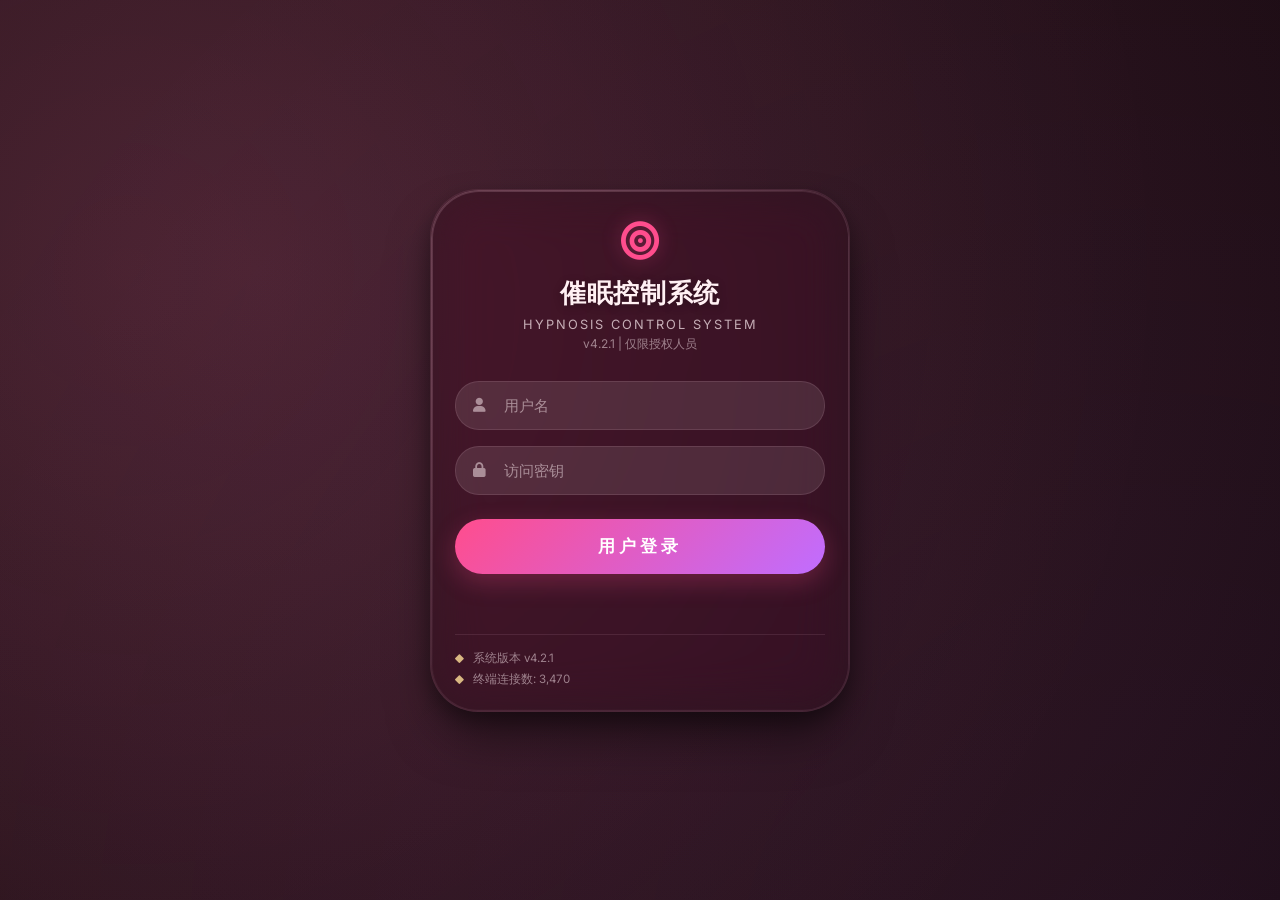
==== commit 8350974a: "feat: split password into package/usage levels, add XP system, mobile app layout - Password format: " ====
--- a/index.html
+++ b/index.html
@@ -108,6 +108,16 @@
             <div class="progress-bar-fill" id="progress-bar-fill"></div>
           </div>
         </div>
+        <div class="xp-section" id="xp-section">
+          <div class="xp-label">
+            <span class="xp-title"><i class="fa-solid fa-arrow-up-right-dots xp-icon"></i> 升级进度</span>
+            <span class="xp-count" id="xp-count"></span>
+          </div>
+          <div class="progress-bar-track">
+            <div class="progress-bar-fill xp-bar-fill" id="xp-bar-fill"></div>
+          </div>
+          <div class="xp-hint" id="xp-hint"></div>
+        </div>
       </div>
 
       <!-- Mode Selector -->
--- a/css/base.css
+++ b/css/base.css
@@ -55,6 +55,11 @@
   display: flex;
   align-items: center;
   justify-content: center;
+}
+
+body[data-active-page="dashboard"] {
+  align-items: flex-start;
+  overflow-y: auto;
 }
 
 body[data-active-page="animation"] {
--- a/css/dashboard.css
+++ b/css/dashboard.css
@@ -216,6 +216,62 @@
   background: linear-gradient(90deg, var(--danger), #cc0000);
 }
 
+/* ---- XP / Upgrade Section ---- */
+.xp-section {
+  margin-top: 14px;
+  padding-top: 14px;
+  border-top: 1px solid rgba(255, 255, 255, 0.06);
+}
+
+.xp-label {
+  display: flex;
+  justify-content: space-between;
+  font-size: 0.8rem;
+  color: var(--text-secondary);
+  margin-bottom: 8px;
+}
+
+.xp-title {
+  display: flex;
+  align-items: center;
+  gap: 6px;
+}
+
+.xp-icon {
+  color: var(--accent-purple);
+  font-size: 0.75rem;
+}
+
+.xp-count {
+  font-weight: 600;
+  font-variant-numeric: tabular-nums;
+  color: var(--accent-purple);
+}
+
+.xp-bar-fill {
+  background: linear-gradient(90deg, var(--accent-purple), var(--accent-pink)) !important;
+}
+
+.xp-hint {
+  margin-top: 6px;
+  font-size: 0.72rem;
+  color: var(--text-muted);
+}
+
+.xp-hint .xp-remaining {
+  color: var(--accent-purple);
+  font-weight: 600;
+}
+
+.xp-hint .xp-next-tier {
+  color: var(--accent-warm);
+  font-weight: 600;
+}
+
+.xp-section.max-level .xp-hint {
+  color: var(--accent-warm);
+}
+
 /* ---- Mode Selector ---- */
 .mode-section {
   margin-bottom: 20px;
--- a/css/responsive.css
+++ b/css/responsive.css
@@ -2,18 +2,6 @@
 
 /* ---- Tablet (768px) ---- */
 @media (max-width: 768px) {
-  .settings-grid {
-    grid-template-columns: 1fr;
-  }
-
-  .setting-card-full {
-    grid-column: 1;
-  }
-
-  .mode-grid {
-    grid-template-columns: repeat(2, 1fr);
-  }
-
   .dashboard-container {
     border-radius: 36px;
     padding: 20px;
@@ -40,96 +28,285 @@
   }
 }
 
-/* ---- Mobile (480px) ---- */
+/* ---- Mobile App Mode (480px) ---- */
 @media (max-width: 480px) {
+  /* Body: no padding, fill screen */
   body {
-    padding: 12px;
+    padding: 0;
+    min-height: 100dvh;
+  }
+
+  /* Dashboard: fill screen with glassmorphism card */
+  body[data-active-page="dashboard"] {
+    align-items: stretch;
+    padding: 6px;
+    overflow: hidden;
+  }
+
+  #page-dashboard {
+    height: 100dvh;
+    align-items: stretch;
+  }
+
+  .dashboard-container {
+    border-radius: 20px;
+    padding: 0;
+    max-width: 100%;
+    height: 100%;
+    display: flex;
+    flex-direction: column;
+    overflow-y: auto;
+  }
+
+  .dashboard-header {
+    position: sticky;
+    top: 0;
+    z-index: 20;
+    background: rgba(40, 18, 28, 0.85);
+    backdrop-filter: blur(15px);
+    -webkit-backdrop-filter: blur(15px);
+    margin: 0;
+    padding: 12px 16px;
+    border-bottom: 1px solid var(--border);
+    border-radius: 20px 20px 0 0;
+    flex-shrink: 0;
+  }
+
+  .dashboard-title {
+    font-size: 0.95rem;
+  }
+
+  .logout-button {
+    padding: 6px 10px;
+    font-size: 0.75rem;
+    border-radius: 16px;
+  }
+
+  /* User info card */
+  .user-info-card {
+    padding: 14px 16px;
+    margin: 10px 12px 0;
+    border-radius: 16px;
+    flex-shrink: 0;
+  }
+
+  .user-info-top {
+    gap: 10px;
+    margin-bottom: 10px;
+  }
+
+  .user-avatar {
+    width: 36px;
+    height: 36px;
+    font-size: 0.9rem;
+  }
+
+  .user-name {
+    font-size: 0.92rem;
+    margin-bottom: 2px;
+  }
+
+  .level-text {
+    font-size: 0.78rem;
+  }
+
+  .tier-badge {
+    font-size: 0.62rem;
+    padding: 3px 8px;
+  }
+
+  .usage-label,
+  .xp-label {
+    font-size: 0.72rem;
+    margin-bottom: 5px;
+  }
+
+  .progress-bar-track {
+    height: 5px;
+  }
+
+  .xp-section {
+    margin-top: 10px;
+    padding-top: 10px;
+  }
+
+  .xp-hint {
+    font-size: 0.65rem;
+    margin-top: 4px;
+  }
+
+  /* Mode selector */
+  .mode-section {
+    padding: 0 12px;
+    margin: 10px 0 0;
+    flex-shrink: 0;
+  }
+
+  .mode-header {
+    margin-bottom: 8px;
+  }
+
+  .mode-title {
+    font-size: 0.82rem;
+  }
+
+  .mode-detail-btn {
+    padding: 4px 8px;
+    font-size: 0.65rem;
+  }
+
+  .mode-grid {
+    grid-template-columns: repeat(4, 1fr);
+    gap: 6px;
+  }
+
+  .mode-card {
+    padding: 10px 4px;
+    font-size: 0.68rem;
+    gap: 5px;
+    border-radius: 14px;
+  }
+
+  .mode-card i {
+    font-size: 1rem;
+  }
+
+  /* Settings grid: 2 columns, fills remaining space */
+  .settings-grid {
+    grid-template-columns: 1fr 1fr;
+    gap: 8px;
+    margin: 0;
+    padding: 10px 12px;
+    flex: 1;
+    align-content: start;
+  }
+
+  .setting-card {
+    padding: 10px;
+    border-radius: 14px;
+  }
+
+  .setting-icon {
+    font-size: 1rem;
+    margin-bottom: 4px;
+  }
+
+  .setting-detail-btn {
+    width: 22px;
+    height: 22px;
+    font-size: 0.65rem;
+  }
+
+  .setting-label {
+    font-size: 0.75rem;
+    margin-bottom: 2px;
+  }
+
+  .setting-desc {
+    font-size: 0.6rem;
+    margin-bottom: 8px;
+    line-height: 1.3;
+  }
+
+  .slider-group {
+    gap: 6px;
+  }
+
+  .setting-slider {
+    height: 3px;
+  }
+
+  .setting-slider::-webkit-slider-thumb {
+    width: 18px;
+    height: 18px;
+  }
+
+  .setting-slider::-moz-range-thumb {
+    width: 18px;
+    height: 18px;
+  }
+
+  .slider-value {
+    min-width: 36px;
+    font-size: 0.72rem;
+  }
+
+  /* Start button: sticky at bottom */
+  .start-section {
+    position: sticky;
+    bottom: 0;
+    padding: 10px 12px;
+    padding-bottom: max(10px, env(safe-area-inset-bottom));
+    background: linear-gradient(to top, rgba(40, 18, 28, 0.95) 60%, transparent);
+    flex-shrink: 0;
+    z-index: 20;
+  }
+
+  .start-button {
+    padding: 14px 20px;
+    font-size: 0.95rem;
+    letter-spacing: 4px;
+    border-radius: 40px;
+  }
+
+  .usage-warning {
+    font-size: 0.72rem;
+    margin-top: 6px;
+  }
+
+  /* Login: centered card with slight padding */
+  body[data-active-page="login"] {
+    padding: 16px;
+    align-items: center;
+    justify-content: center;
   }
 
   .login-card {
-    border-radius: 28px;
-    padding: 22px 18px 18px;
+    border-radius: 24px;
+    padding: 20px 16px 16px;
   }
 
   .login-title {
-    font-size: 1.35rem;
+    font-size: 1.3rem;
   }
 
   .login-icon {
-    font-size: 2rem;
-  }
-
-  .dashboard-container {
-    border-radius: 28px;
-    padding: 16px;
-  }
-
-  .dashboard-header {
-    flex-direction: column;
-    gap: 10px;
-    align-items: flex-start;
-  }
-
-  .dashboard-user {
-    width: 100%;
-    justify-content: space-between;
-  }
-
-  .user-info-card {
-    padding: 16px;
-  }
-
-  .user-avatar {
-    width: 40px;
-    height: 40px;
-    font-size: 1rem;
-  }
-
-  .user-name {
-    font-size: 1rem;
-  }
-
-  .mode-grid {
-    grid-template-columns: repeat(2, 1fr);
-    gap: 8px;
-  }
-
-  .mode-card {
-    padding: 12px 6px;
-    font-size: 0.75rem;
-  }
-
-  .mode-card i {
-    font-size: 1.1rem;
-  }
-
+    font-size: 1.8rem;
+    margin-bottom: 8px;
+  }
+
+  .login-header {
+    margin-bottom: 20px;
+  }
+
+  .input-group {
+    margin-bottom: 12px;
+  }
+
+  .login-button {
+    padding: 14px;
+    font-size: 0.95rem;
+  }
+
+  .login-footer {
+    margin-top: 18px;
+  }
+
+  /* Modal */
   .modal-card {
-    border-radius: 24px;
+    border-radius: 20px;
     max-height: 85vh;
   }
 
   .modal-header {
-    padding: 16px 18px;
+    padding: 14px 16px;
   }
 
   .modal-body {
-    padding: 16px 18px;
-  }
-
-  .setting-card {
-    padding: 14px;
-  }
-
-  .setting-label {
-    font-size: 0.82rem;
-  }
-
-  .start-button {
-    padding: 16px 24px;
-    font-size: 1rem;
-    letter-spacing: 4px;
-  }
-
+    padding: 14px 16px;
+  }
+
+  /* Animation elements */
   .heart {
     width: 70px;
     height: 63px;
@@ -150,55 +327,74 @@
     top: 16px;
     right: 16px;
   }
-
-  /* Slider thumb larger on touch */
-  .setting-slider::-webkit-slider-thumb {
-    width: 22px;
-    height: 22px;
-  }
-
-  .setting-slider::-moz-range-thumb {
-    width: 22px;
-    height: 22px;
-  }
 }
 
 /* ---- Small Mobile (375px) ---- */
 @media (max-width: 375px) {
-  body {
+  .login-card {
+    border-radius: 20px;
+    padding: 16px 12px 12px;
+  }
+
+  .login-title {
+    font-size: 1.15rem;
+  }
+
+  .login-subtitle {
+    font-size: 0.65rem;
+    letter-spacing: 1px;
+  }
+
+  .dashboard-container {
+    border-radius: 16px;
+  }
+
+  .dashboard-header {
+    padding: 10px 12px;
+    border-radius: 16px 16px 0 0;
+  }
+
+  .user-info-card {
+    padding: 10px 12px;
+    margin: 8px 10px 0;
+  }
+
+  .mode-section {
+    padding: 0 10px;
+    margin-top: 8px;
+  }
+
+  .settings-grid {
+    gap: 6px;
+    padding: 8px 10px;
+  }
+
+  .setting-card {
     padding: 8px;
   }
 
-  .login-card {
-    border-radius: 24px;
-    padding: 18px 14px 14px;
-  }
-
-  .login-title {
-    font-size: 1.2rem;
-  }
-
-  .login-subtitle {
+  .setting-label {
     font-size: 0.7rem;
-    letter-spacing: 1px;
-  }
-
-  .dashboard-container {
-    border-radius: 24px;
-    padding: 14px;
-  }
-
-  .settings-grid {
-    gap: 10px;
-  }
-
-  .slider-group {
-    gap: 8px;
+  }
+
+  .setting-desc {
+    font-size: 0.56rem;
+    margin-bottom: 6px;
   }
 
   .slider-value {
-    min-width: 40px;
-    font-size: 0.78rem;
+    min-width: 32px;
+    font-size: 0.68rem;
+  }
+
+  .start-section {
+    padding: 8px 12px;
+  }
+
+  .start-button {
+    padding: 12px 16px;
+    font-size: 0.88rem;
+    letter-spacing: 3px;
   }
 }
 
